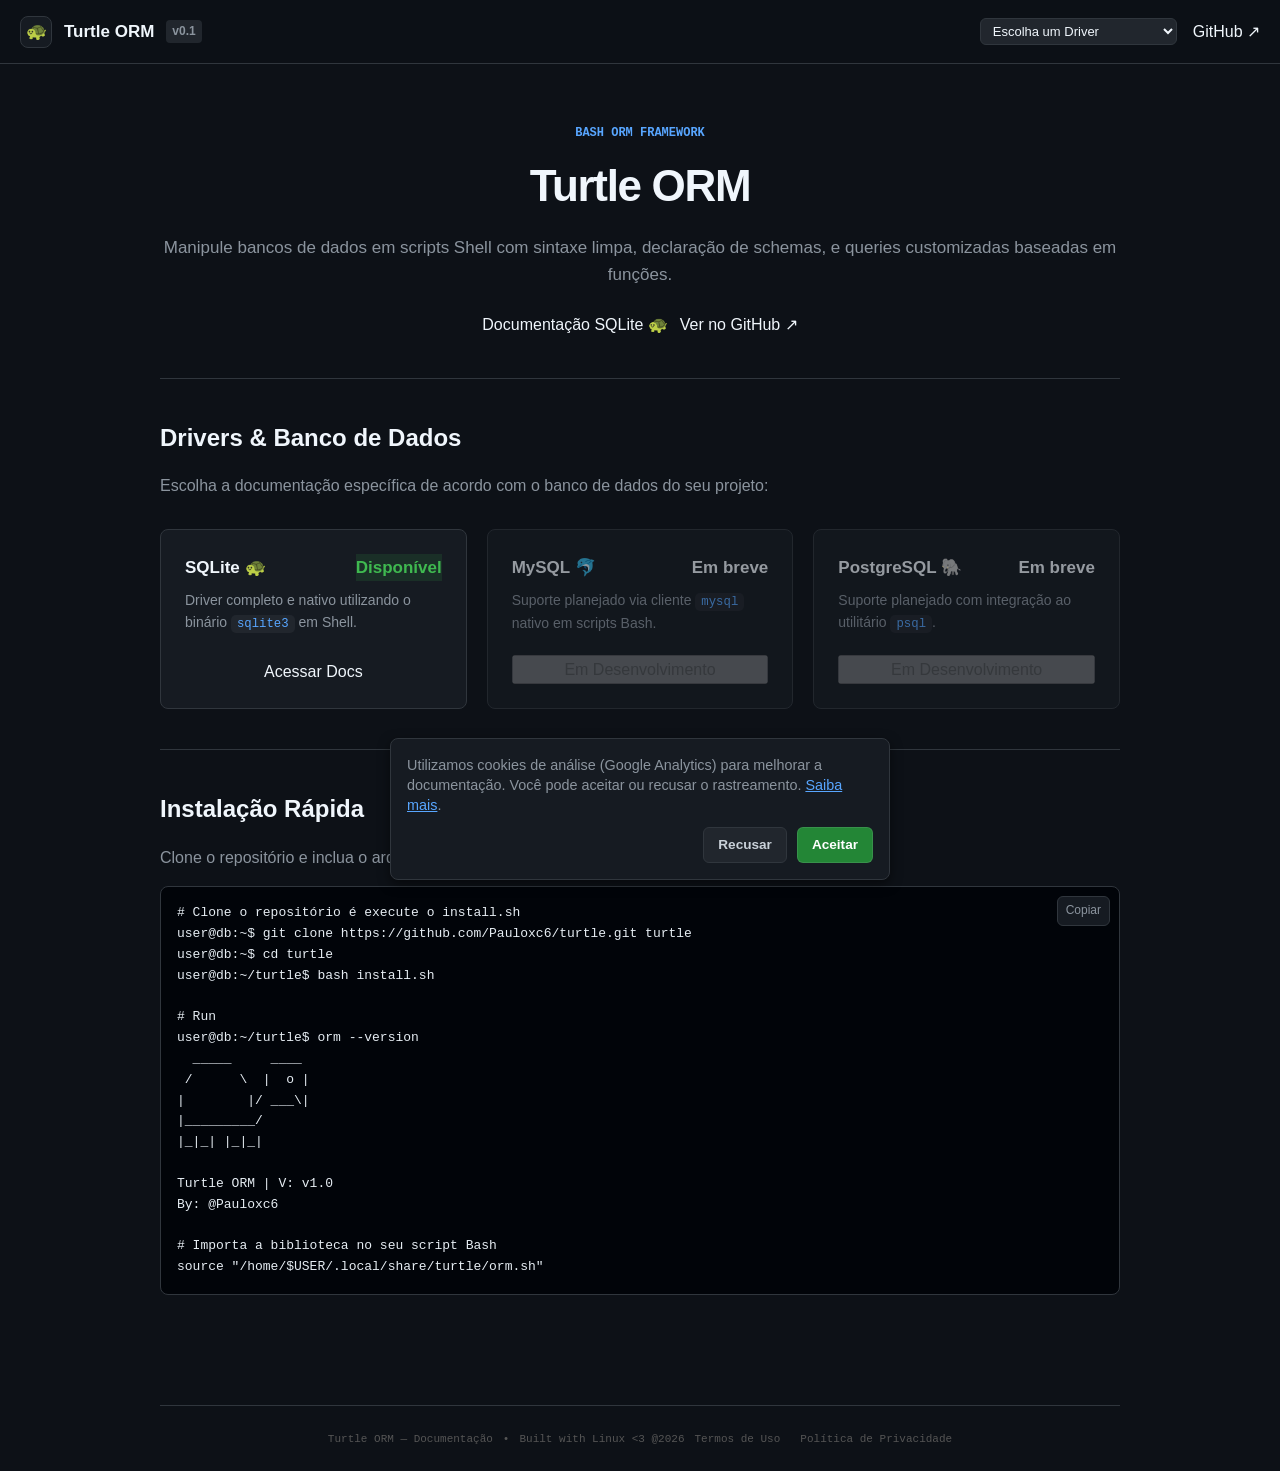
==== website/index.html @ 1efcd68c "sec(docs): adiciona reCAPTCHA e atualiza politicas de privacidade" ====
<!DOCTYPE html>
<html lang="pt-BR">
    <head>
        <meta charset="UTF-8" />
        <meta name="viewport" content="width=device-width, initial-scale=1.0" />

        <title>Turtle ORM — Documentação Oficial</title>

        <meta name="description" content="Um ORM simples, rápido e modular para Bash com suporte a SQLite, MySQL e PostgreSQL." />

        <link rel="stylesheet" href="./assets/style.css" />

        <link rel="icon" type="image/svg+xml" href="./public/favicon.svg" />

        <!-- SEO Principal -->
        <meta name="description" content="Turtle ORM — Um ORM simples, leve e modular em Bash com suporte a SQLite, MySQL e PostgreSQL." />
        <meta name="keywords" content="Turtle ORM, Bash ORM, Shell Script ORM, SQLite Bash, Bash Database, Linux Shell ORM, Paulo Santos" />
        <meta name="author" content="Paulo Santos" />
        <meta name="robots" content="index, follow" />
        <meta name="language" content="pt-BR" />

        <!-- Canonical -->
        <link rel="canonical" href="https://pauloxc6.github.io/turtle/" />

        <!-- Open Graph (Facebook, WhatsApp, LinkedIn, Discord) -->
        <meta property="og:type" content="website" />
        <meta property="og:title" content="Turtle ORM — Documentação Oficial" />
        <meta property="og:description" content="Manipule bancos de dados em scripts Shell com sintaxe limpa, declaração de schemas e queries customizadas." />
        <meta property="og:url" content="https://pauloxc6.github.io/turtle/" />
        <meta property="og:site_name" content="Turtle ORM" />

        <!-- Twitter / X -->
        <meta name="twitter:card" content="summary" />
        <meta name="twitter:title" content="Turtle ORM — Documentação Oficial" />
        <meta name="twitter:description" content="ORM simples, leve e modular desenvolvido em Bash para bancos de dados relacionais." />

        <!-- Tema do Navegador e Mobile -->
        <meta name="theme-color" content="#0d1117" />

        <style>
            /* Estilos específicos para a Landing Page */
            .hero-center {
                text-align: center;
                padding: 60px 0 40px;
            }
            .driver-grid {
                display: grid;
                grid-template-columns: repeat(auto-fit, minmax(250px, 1fr));
                gap: 20px;
                margin-top: 30px;
            }
            .driver-card {
                background: var(--bg-secondary);
                border: 1px solid var(--border);
                border-radius: var(--radius);
                padding: 24px;
                display: flex;
                flex-direction: column;
                justify-content: space-between;
                transition: border-color 0.2s;
            }
            .driver-card:hover {
                border-color: var(--accent);
            }
            .driver-card h3 {
                margin: 0 0 8px;
                display: flex;
                align-items: center;
                justify-content: space-between;
            }
            .driver-card p {
                font-size: 14px;
                margin-bottom: 20px;
            }
            .full-width-content {
                margin-left: 0 !important;
                width: 100% !important;
                max-width: 1000px !important;
                margin: 0 auto;
            }
        </style>
        <script src="https://www.google.com/recaptcha/enterprise.js?render=6LeG4b4tAAAAADa9qIogFwvrLjFD9aWpEhgsRH6J"></script>
    </head>

    <body>
        <!-- Header Topbar -->
        <header>
            <div class="header-inner">
                <div class="brand">
                    <div class="brand-icon">🐢</div>
                    <a href="index.html">Turtle ORM</a>
                    <span class="badge">v0.1</span>
                </div>

                <div class="header-controls">
                    <select class="driver-select" onchange="if(this.value) location = this.value;">
                        <option value="" selected disabled>Escolha um Driver</option>
                        <option value="sqlite/">SQLite 🐢 (v0.1)</option>
                        <option value="mysql/" disabled>MySQL 🐬 (Em breve)</option>
                        <option value="postgres/" disabled>PostgreSQL 🐘 (Em breve)</option>
                    </select>
                    <a href="https://github.com/Pauloxc6/turtle" target="_blank" rel="noopener">GitHub ↗</a>
                </div>
            </div>
        </header>

        <div class="layout">
            <!-- Main Content sem Sidebar para a Landing Page -->
            <main class="content full-width-content">
                <section class="hero-center">
                    <div class="hero-label">BASH ORM FRAMEWORK</div>
                    <h1>Turtle ORM</h1>
                    <p class="lead">Manipule bancos de dados em scripts Shell com sintaxe limpa, declaração de schemas, e queries customizadas baseadas em funções.</p>
                    <div style="display: flex; gap: 12px; justify-content: center">
                        <a href="sqlite/" class="button primary">Documentação SQLite 🐢</a>
                        <a href="https://github.com/Pauloxc6/turtle" target="_blank" rel="noopener" class="button">Ver no GitHub ↗</a>
                    </div>
                </section>

                <!-- Seleção de Drivers -->
                <section id="drivers">
                    <h2>Drivers & Banco de Dados</h2>
                    <p>Escolha a documentação específica de acordo com o banco de dados do seu projeto:</p>

                    <div class="driver-grid">
                        <!-- SQLite -->
                        <div class="driver-card">
                            <div>
                                <h3>
                                    SQLite 🐢
                                    <span class="badge" style="background: rgba(46, 160, 67, 0.15); color: #3fb950">Disponível</span>
                                </h3>
                                <p>
                                    Driver completo e nativo utilizando o binário
                                    <code>sqlite3</code> em Shell.
                                </p>
                            </div>
                            <a href="sqlite/" class="button primary" style="text-align: center; justify-content: center">Acessar Docs</a>
                        </div>

                        <!-- MySQL -->
                        <div class="driver-card" style="opacity: 0.6">
                            <div>
                                <h3>MySQL 🐬 <span class="badge">Em breve</span></h3>
                                <p>Suporte planejado via cliente <code>mysql</code> nativo em scripts Bash.</p>
                            </div>
                            <button class="button" disabled style="width: 100%; cursor: not-allowed">Em Desenvolvimento</button>
                        </div>

                        <!-- PostgreSQL -->
                        <div class="driver-card" style="opacity: 0.6">
                            <div>
                                <h3>PostgreSQL 🐘 <span class="badge">Em breve</span></h3>
                                <p>
                                    Suporte planejado com integração ao utilitário
                                    <code>psql</code>.
                                </p>
                            </div>
                            <button class="button" disabled style="width: 100%; cursor: not-allowed">Em Desenvolvimento</button>
                        </div>
                    </div>
                </section>

                <!-- Instalação Rápida -->
                <section id="installation">
                    <h2>Instalação Rápida</h2>
                    <p>Clone o repositório e inclua o arquivo principal no seu script Shell:</p>
                    <div class="code-wrapper">
                        <button class="copy-button">Copiar</button>
                        <pre><code># Clone o repositório é execute o install.sh
user@db:~$ git clone https://github.com/Pauloxc6/turtle.git turtle
user@db:~$ cd turtle
user@db:~/turtle$ bash install.sh

# Run
user@db:~/turtle$ orm --version
  _____     ____
 /      \  |  o | 
|        |/ ___\| 
|_________/     
|_|_| |_|_|

Turtle ORM | V: v1.0
By: @Pauloxc6

# Importa a biblioteca no seu script Bash
source "/home/$USER/.local/share/turtle/orm.sh"</code></pre>
                    </div>
                </section>

                <!-- Banner de Consentimento de Cookies -->
                <div id="cookie-banner" class="cookie-banner" style="display: none">
                    <div class="cookie-content">
                        <p>
                            Utilizamos cookies de análise (Google Analytics) para melhorar a documentação. Você pode aceitar ou recusar o rastreamento.
                            <a href="./privacidade.html">Saiba mais</a>.
                        </p>
                        <div class="cookie-buttons">
                            <button id="cookie-reject" class="btn-cookie btn-reject">Recusar</button>
                            <button id="cookie-accept" class="btn-cookie btn-accept">Aceitar</button>
                        </div>
                    </div>
                </div>

                <footer>
                    <span>Turtle ORM — Documentação</span>
                    <span>•</span>
                    <span>Built with Linux &lt;3 @2026</span>

                    <div class="footer-links">
                        <a href="./termos.html">Termos de Uso</a>
                        <a href="./privacidade.html">Política de Privacidade</a>
                    </div>
                </footer>
            </main>
        </div>

        <!-- Main Script-->
        <script src="./assets/script.js"></script>
        <script src="./assets/cookies.js"></script>
</html>
---- website/assets/style.css ----
:root {
    --bg: #0d1117;
    --bg-secondary: #161b22;
    --bg-tertiary: #21262d;
    --border: #30363d;
    --text: #f0f6fc;
    --text-secondary: #8b949e;
    --accent: #58a6ff;
    --accent-hover: #79c0ff;
    --code-bg: #010409;
    --sidebar-width: 270px;
    --header-height: 64px;
    --radius: 8px;
}

* {
    box-sizing: border-box;
    margin: 0;
    padding: 0;
}

html {
    scroll-behavior: smooth;
    scroll-padding-top: 80px;
}

body {
    background: var(--bg);
    color: var(--text);
    font-family: -apple-system, BlinkMacSystemFont, "Segoe UI", Helvetica, Arial, sans-serif;
    line-height: 1.6;
    overflow-x: hidden;
}

a {
    color: inherit;
    text-decoration: none;
}

button,
input,
select {
    font: inherit;
}

/* ================================
   HEADER & DRIVER SELECTOR
================================ */

header {
    position: fixed;
    top: 0;
    left: 0;
    width: 100%;
    height: var(--header-height);
    z-index: 1000;
    display: flex;
    align-items: center;
    border-bottom: 1px solid var(--border);
    background: rgba(13, 17, 23, 0.95);
    backdrop-filter: blur(12px);
}

.header-inner {
    width: 100%;
    max-width: 1400px;
    margin: 0 auto;
    padding: 0 20px;
    display: flex;
    align-items: center;
    justify-content: space-between;
}

.brand {
    display: flex;
    align-items: center;
    gap: 12px;
    font-size: 17px;
    font-weight: 600;
}

.brand-icon {
    width: 32px;
    height: 32px;
    display: grid;
    place-items: center;
    border: 1px solid var(--border);
    border-radius: 8px;
    background: var(--bg-secondary);
}

.brand .badge {
    color: var(--text-secondary);
    font-size: 12px;
    background: var(--bg-tertiary);
    padding: 2px 6px;
    border-radius: 4px;
}

.header-controls {
    display: flex;
    align-items: center;
    gap: 16px;
}

.driver-select {
    background: var(--bg-tertiary);
    color: var(--text);
    border: 1px solid var(--border);
    padding: 4px 8px;
    border-radius: 6px;
    outline: none;
    cursor: pointer;
    font-size: 13px;
}

.menu-button {
    display: none;
    padding: 6px 10px;
    border: 1px solid var(--border);
    border-radius: 6px;
    background: var(--bg-secondary);
    color: var(--text);
    cursor: pointer;
}

/* ================================
   SIDEBAR & OVERLAY
================================ */

.sidebar-overlay {
    display: none;
    position: fixed;
    inset: 0;
    background: rgba(0, 0, 0, 0.6);
    backdrop-filter: blur(4px);
    z-index: 1050;
    opacity: 0;
    transition: opacity 0.25s ease;
}

.sidebar-overlay.visible {
    display: block;
    opacity: 1;
}

aside.sidebar {
    position: fixed;
    top: var(--header-height);
    left: 0;
    bottom: 0;
    width: var(--sidebar-width);
    overflow-y: auto;
    border-right: 1px solid var(--border);
    background: var(--bg);
    padding: 20px 16px;
    z-index: 1100;
    transition: transform 0.25s ease-in-out;
}

.sidebar-header {
    display: none;
    justify-content: space-between;
    align-items: center;
    margin-bottom: 16px;
    padding-bottom: 8px;
    border-bottom: 1px solid var(--border);
}

.close-sidebar-button {
    background: none;
    border: none;
    color: var(--text-secondary);
    font-size: 18px;
    cursor: pointer;
}

.sidebar-title {
    display: block;
    margin: 16px 0 6px;
    color: var(--text-secondary);
    font-size: 11px;
    font-weight: 700;
    letter-spacing: 0.08em;
    text-transform: uppercase;
}

.nav-group:first-child .sidebar-title {
    margin-top: 0;
}

.sidebar nav a {
    padding: 6px 10px;
    border-radius: 6px;
    color: var(--text-secondary);
    font-size: 14px;
    display: block;
    transition: background 0.15s, color 0.15s;
}

.sidebar nav a:hover {
    background: var(--bg-secondary);
    color: var(--text);
}

.sidebar nav a.active {
    border-left: 2px solid var(--accent);
    background: var(--bg-secondary);
    color: var(--accent);
    font-weight: 600;
}

/* SEARCH */
.search {
    position: relative;
    margin-bottom: 16px;
}

.search input {
    width: 100%;
    padding: 8px 12px;
    border: 1px solid var(--border);
    border-radius: 7px;
    outline: none;
    background: var(--bg-secondary);
    color: var(--text);
    font-size: 13px;
}

.search input:focus {
    border-color: var(--accent);
}

.search-results {
    display: none;
    position: absolute;
    top: 100%;
    left: 0;
    right: 0;
    margin-top: 6px;
    max-height: 220px;
    overflow-y: auto;
    border: 1px solid var(--border);
    border-radius: 7px;
    background: var(--bg-secondary);
    z-index: 20;
    box-shadow: 0 8px 24px rgba(0, 0, 0, 0.4);
}

.search-result {
    display: block;
    padding: 8px 12px;
    border-bottom: 1px solid var(--border);
    font-size: 13px;
    color: var(--text-secondary);
}

.search-result:last-child {
    border-bottom: none;
}

.search-result:hover {
    background: var(--bg-tertiary);
    color: var(--text);
}

/* ================================
   MAIN CONTENT
================================ */

main.content {
    margin-left: var(--sidebar-width);
    padding-top: var(--header-height);
    width: calc(100% - var(--sidebar-width));
    max-width: 960px;
    padding-left: 32px;
    padding-right: 32px;
    box-sizing: border-box;
}

/* Correção de centralização para páginas sem sidebar (Landing Page) */
/* Centralização total para páginas sem sidebar */
main.content.full-width-content {
    margin-left: auto !important;
    margin-right: auto !important;
    width: 100%;
    max-width: 1000px;
    padding-left: 20px;
    padding-right: 20px;

    /* Centralização vertical do bloco principal na tela */
    min-height: calc(100vh - var(--header-height));
    display: flex;
    flex-direction: column;
    justify-content: center;
}

/* Garante que os cards e seções fiquem centralizados */
.hero-center {
    text-align: center;
}

.driver-grid {
    justify-content: center;
}

.hero-label {
    margin-bottom: 8px;
    color: var(--accent);
    font-family: monospace;
    font-size: 12px;
    font-weight: bold;
}

h1 {
    font-size: clamp(32px, 5vw, 44px);
    letter-spacing: -0.03em;
    margin-bottom: 12px;
}

.lead {
    font-size: 17px;
    color: var(--text-secondary);
    margin-bottom: 24px;
}

section {
    padding: 40px 0;
    border-bottom: 1px solid var(--border);
}

#complete-example,
#installation,
#section-terms,
#section-privacy {
    border-bottom: none;
}

section:last-child {
    border-bottom: none;
}

h2 {
    margin-bottom: 16px;
    font-size: 24px;
}

h3 {
    margin: 20px 0 10px;
    font-size: 17px;
}

p {
    margin-bottom: 16px;
    color: var(--text-secondary);
}

code:not(pre code) {
    padding: 2px 6px;
    border-radius: 5px;
    background: var(--bg-tertiary);
    color: var(--accent);
    font-family: monospace;
    font-size: 0.88em;
}

/* CODE & TABLES */
.code-wrapper {
    position: relative;
    margin: 16px 0 20px;
    max-width: 100%;
}

pre {
    overflow-x: auto;
    padding: 16px;
    border: 1px solid var(--border);
    border-radius: var(--radius);
    background: var(--code-bg);
    color: #e6edf3;
    font-family: "SFMono-Regular", Consolas, monospace;
    font-size: 13px;
    line-height: 1.6;
}

.copy-button {
    position: absolute;
    top: 10px;
    right: 10px;
    padding: 4px 8px;
    border: 1px solid var(--border);
    border-radius: 6px;
    background: var(--bg-secondary);
    color: var(--text-secondary);
    font-size: 12px;
    cursor: pointer;
}

.copy-button:hover {
    border-color: var(--accent);
    color: var(--text);
}

.table-wrapper {
    overflow-x: auto;
    margin: 20px 0;
}

table {
    width: 100%;
    border-collapse: collapse;
    font-size: 13px;
    min-width: 500px;
}

th,
td {
    padding: 10px 12px;
    border: 1px solid var(--border);
    text-align: left;
}

th {
    background: var(--bg-secondary);
}

td {
    color: var(--text-secondary);
}

/* FOOTER */
footer {
    margin-top: 40px;
    padding: 24px 0;
    border-top: 1px solid var(--border);
    color: var(--text-secondary);
    font-size: 13px;
    display: flex;
    justify-content: space-between;
}

footer a {
    color: var(--accent);
}

/* RESPONSIVE */
@media (max-width: 900px) {
    .menu-button {
        display: block;
    }

    aside.sidebar {
        top: 0;
        transform: translateX(-100%);
        width: 280px;
        height: 100vh;
        box-shadow: 4px 0 24px rgba(0, 0, 0, 0.5);
    }

    aside.sidebar.open {
        transform: translateX(0);
    }

    .sidebar-header {
        display: flex;
    }

    main.content {
        margin-left: 0;
        width: 100%;
        padding-left: 20px;
        padding-right: 20px;
    }

    footer {
        flex-direction: column;
        gap: 8px;
        text-align: center;
    }
}

/* ================================
   FOOTER
================================ */

footer {
    display: flex;

    justify-content: center;

    gap: 10px;

    width: 100%;

    margin-top: 50px;
    padding-top: 25px;

    border-top: 1px solid var(--border);

    color: #555;

    font-family: "Courier New", monospace;

    font-size: 11px;
}

.footer-main {
    display: flex;

    justify-content: center;
    align-items: center;

    gap: 10px;

    margin-bottom: 15px;
}

.footer-main span:first-child {
    color: var(--green);
}

.footer-links {
    display: flex;

    justify-content: center;

    gap: 20px;
}

.footer-links a {
    color: #555;

    text-decoration: none;

    transition: color 0.2s ease;
}

.footer-links a:hover {
    color: var(--green);
}

/* Banner de Consentimento de Cookies */
.cookie-banner {
    position: fixed;
    bottom: 20px;
    right: 20px;
    left: 20px;
    max-width: 500px;
    margin: 0 auto;
    background-color: #161b22;
    border: 1px solid #30363d;
    border-radius: 8px;
    padding: 16px;
    box-shadow: 0 4px 12px rgba(0, 0, 0, 0.5);
    z-index: 9999;
    font-size: 0.9rem;
    color: #c9d1d9;
}

.cookie-content p {
    margin: 0 0 12px 0;
    line-height: 1.4;
}

.cookie-content a {
    color: #58a6ff;
    text-decoration: underline;
}

.cookie-buttons {
    display: flex;
    justify-content: flex-end;
    gap: 10px;
}

.btn-cookie {
    padding: 6px 14px;
    border-radius: 6px;
    font-size: 0.85rem;
    cursor: pointer;
    border: 1px solid transparent;
    font-weight: 600;
}

.btn-accept {
    background-color: #238636;
    color: #ffffff;
    border-color: rgba(240, 246, 252, 0.1);
}

.btn-accept:hover {
    background-color: #2ea043;
}

.btn-reject {
    background-color: #21262d;
    color: #c9d1d9;
    border-color: #30363d;
}

.btn-reject:hover {
    background-color: #30363d;
}
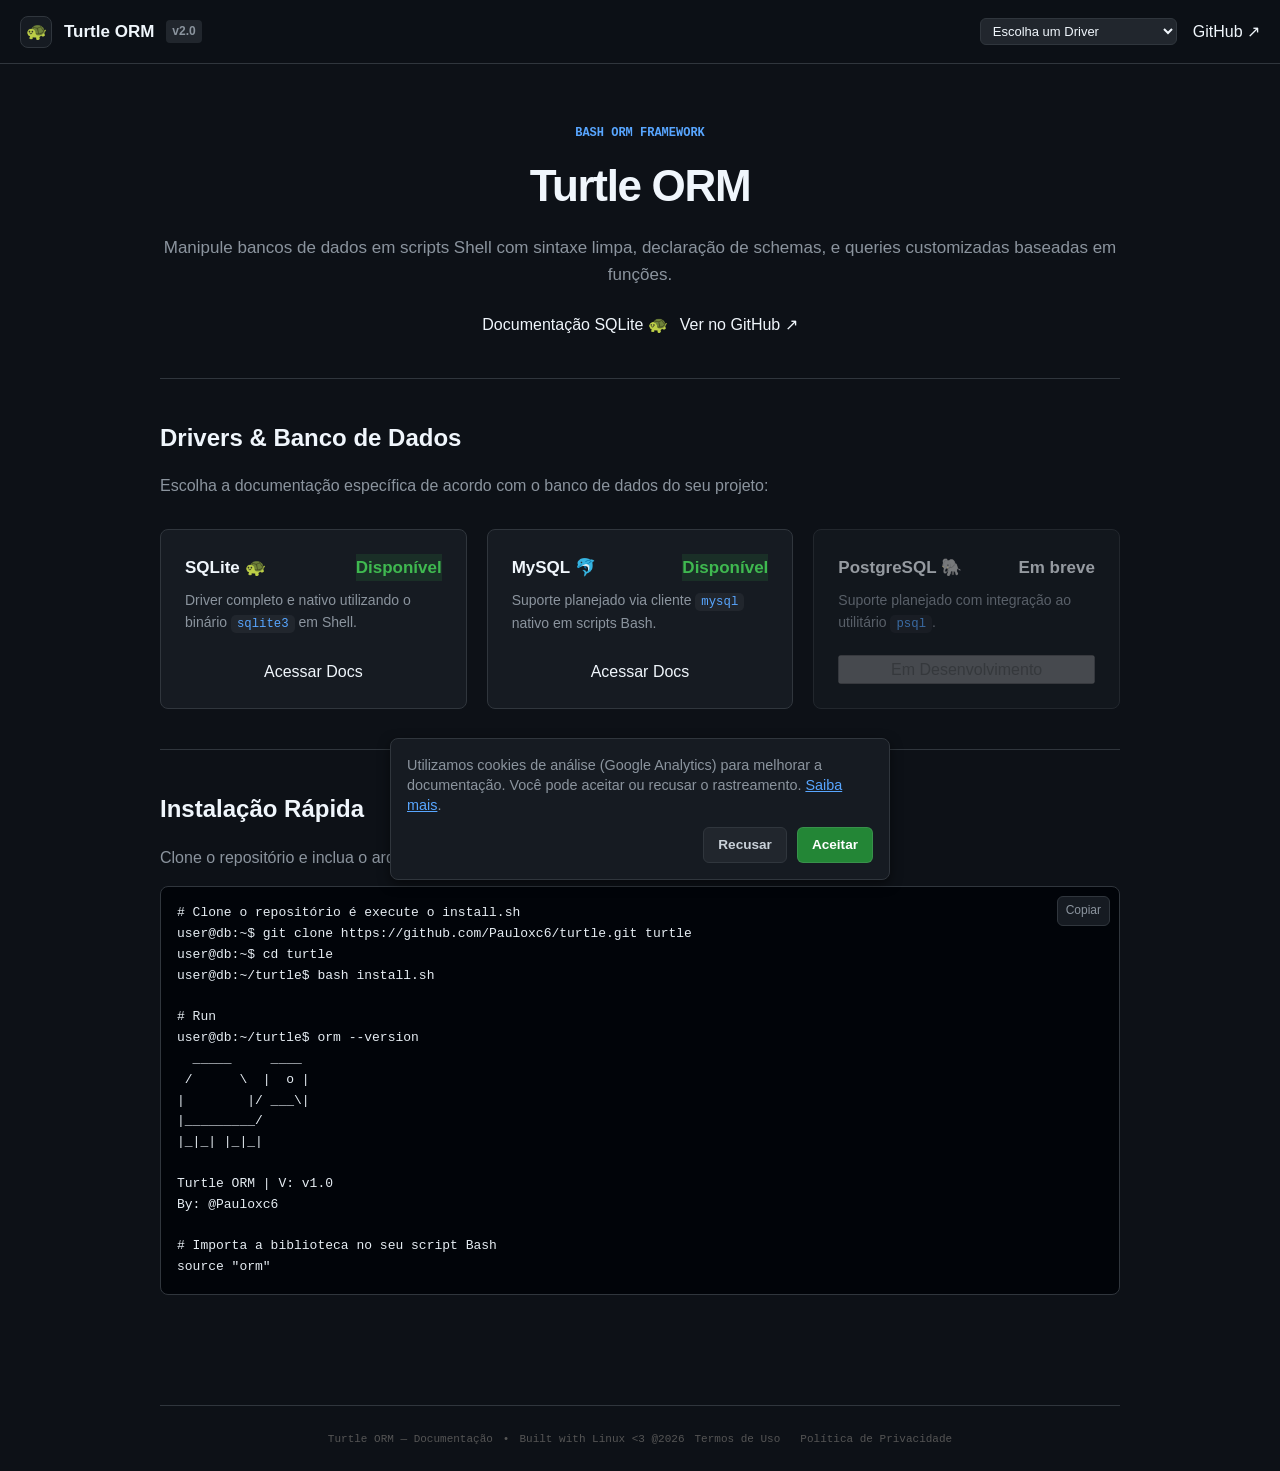
==== commit afad8540: "docs: atualiza documentacao para a versao v2.0" ====
--- a/website/index.html
+++ b/website/index.html
@@ -36,6 +36,8 @@
 
         <!-- Tema do Navegador e Mobile -->
         <meta name="theme-color" content="#0d1117" />
+
+        <meta name="google-site-verification" content="4TesxMmXluCwUjHKPe9U7j2RnFxDIzU1coJkvRM0OYo" />
 
         <style>
             /* Estilos específicos para a Landing Page */
@@ -79,7 +81,23 @@
                 margin: 0 auto;
             }
         </style>
+
         <script src="https://www.google.com/recaptcha/enterprise.js?render=6LeG4b4tAAAAADa9qIogFwvrLjFD9aWpEhgsRH6J"></script>
+
+        <!-- Google Tag Manager -->
+        <script>
+            (function (w, d, s, l, i) {
+                w[l] = w[l] || [];
+                w[l].push({ "gtm.start": new Date().getTime(), event: "gtm.js" });
+                var f = d.getElementsByTagName(s)[0],
+                    j = d.createElement(s),
+                    dl = l != "dataLayer" ? "&l=" + l : "";
+                j.async = true;
+                j.src = "https://www.googletagmanager.com/gtm.js?id=" + i + dl;
+                f.parentNode.insertBefore(j, f);
+            })(window, document, "script", "dataLayer", "GTM-M9ZHT7QP");
+        </script>
+        <!-- End Google Tag Manager -->
     </head>
 
     <body>
@@ -89,14 +107,14 @@
                 <div class="brand">
                     <div class="brand-icon">🐢</div>
                     <a href="index.html">Turtle ORM</a>
-                    <span class="badge">v0.1</span>
+                    <span class="badge">v2.0</span>
                 </div>
 
                 <div class="header-controls">
                     <select class="driver-select" onchange="if(this.value) location = this.value;">
                         <option value="" selected disabled>Escolha um Driver</option>
-                        <option value="sqlite/">SQLite 🐢 (v0.1)</option>
-                        <option value="mysql/" disabled>MySQL 🐬 (Em breve)</option>
+                        <option value="sqlite/">SQLite 🐢 (v2.0)</option>
+                        <option value="mysql/">MySQL 🐬 (v2.0)</option>
                         <option value="postgres/" disabled>PostgreSQL 🐘 (Em breve)</option>
                     </select>
                     <a href="https://github.com/Pauloxc6/turtle" target="_blank" rel="noopener">GitHub ↗</a>
@@ -139,12 +157,15 @@
                         </div>
 
                         <!-- MySQL -->
-                        <div class="driver-card" style="opacity: 0.6">
+                        <div class="driver-card">
                             <div>
-                                <h3>MySQL 🐬 <span class="badge">Em breve</span></h3>
+                                <h3>
+                                    MySQL 🐬
+                                    <span class="badge" style="background: rgba(46, 160, 67, 0.15); color: #3fb950">Disponível</span>
+                                </h3>
                                 <p>Suporte planejado via cliente <code>mysql</code> nativo em scripts Bash.</p>
                             </div>
-                            <button class="button" disabled style="width: 100%; cursor: not-allowed">Em Desenvolvimento</button>
+                            <a href="mysql/" class="button primary" style="text-align: center; justify-content: center">Acessar Docs</a>
                         </div>
 
                         <!-- PostgreSQL -->
@@ -184,7 +205,7 @@
 By: @Pauloxc6
 
 # Importa a biblioteca no seu script Bash
-source "/home/$USER/.local/share/turtle/orm.sh"</code></pre>
+source "orm"</code></pre>
                     </div>
                 </section>
 
@@ -218,4 +239,9 @@
         <!-- Main Script-->
         <script src="./assets/script.js"></script>
         <script src="./assets/cookies.js"></script>
+
+        <!-- Google Tag Manager (noscript) -->
+        <noscript><iframe src="https://www.googletagmanager.com/ns.html?id=GTM-M9ZHT7QP" height="0" width="0" style="display: none; visibility: hidden"></iframe></noscript>
+        <!-- End Google Tag Manager (noscript) -->
+    </body>
 </html>
--- a/website/assets/style.css
+++ b/website/assets/style.css
@@ -329,10 +329,10 @@
     border-bottom: 1px solid var(--border);
 }
 
-#complete-example,
 #installation,
 #section-terms,
-#section-privacy {
+#section-privacy,
+#complete-example {
     border-bottom: none;
 }
 
@@ -602,3 +602,25 @@
     background-color: #30363d;
 }
 
+/* ======================== 
+    Listas 
+===========================*/
+.obs {
+    margin-bottom: 16px;
+    color: var(--text-secondary);
+}
+
+ul {
+    list-style: none;
+    padding: 0;
+}
+
+li {
+    margin-bottom: 8px;
+    font-family: sans-serif;
+    font-size: smaller;
+}
+
+strong {
+    color: #0066cc;
+}
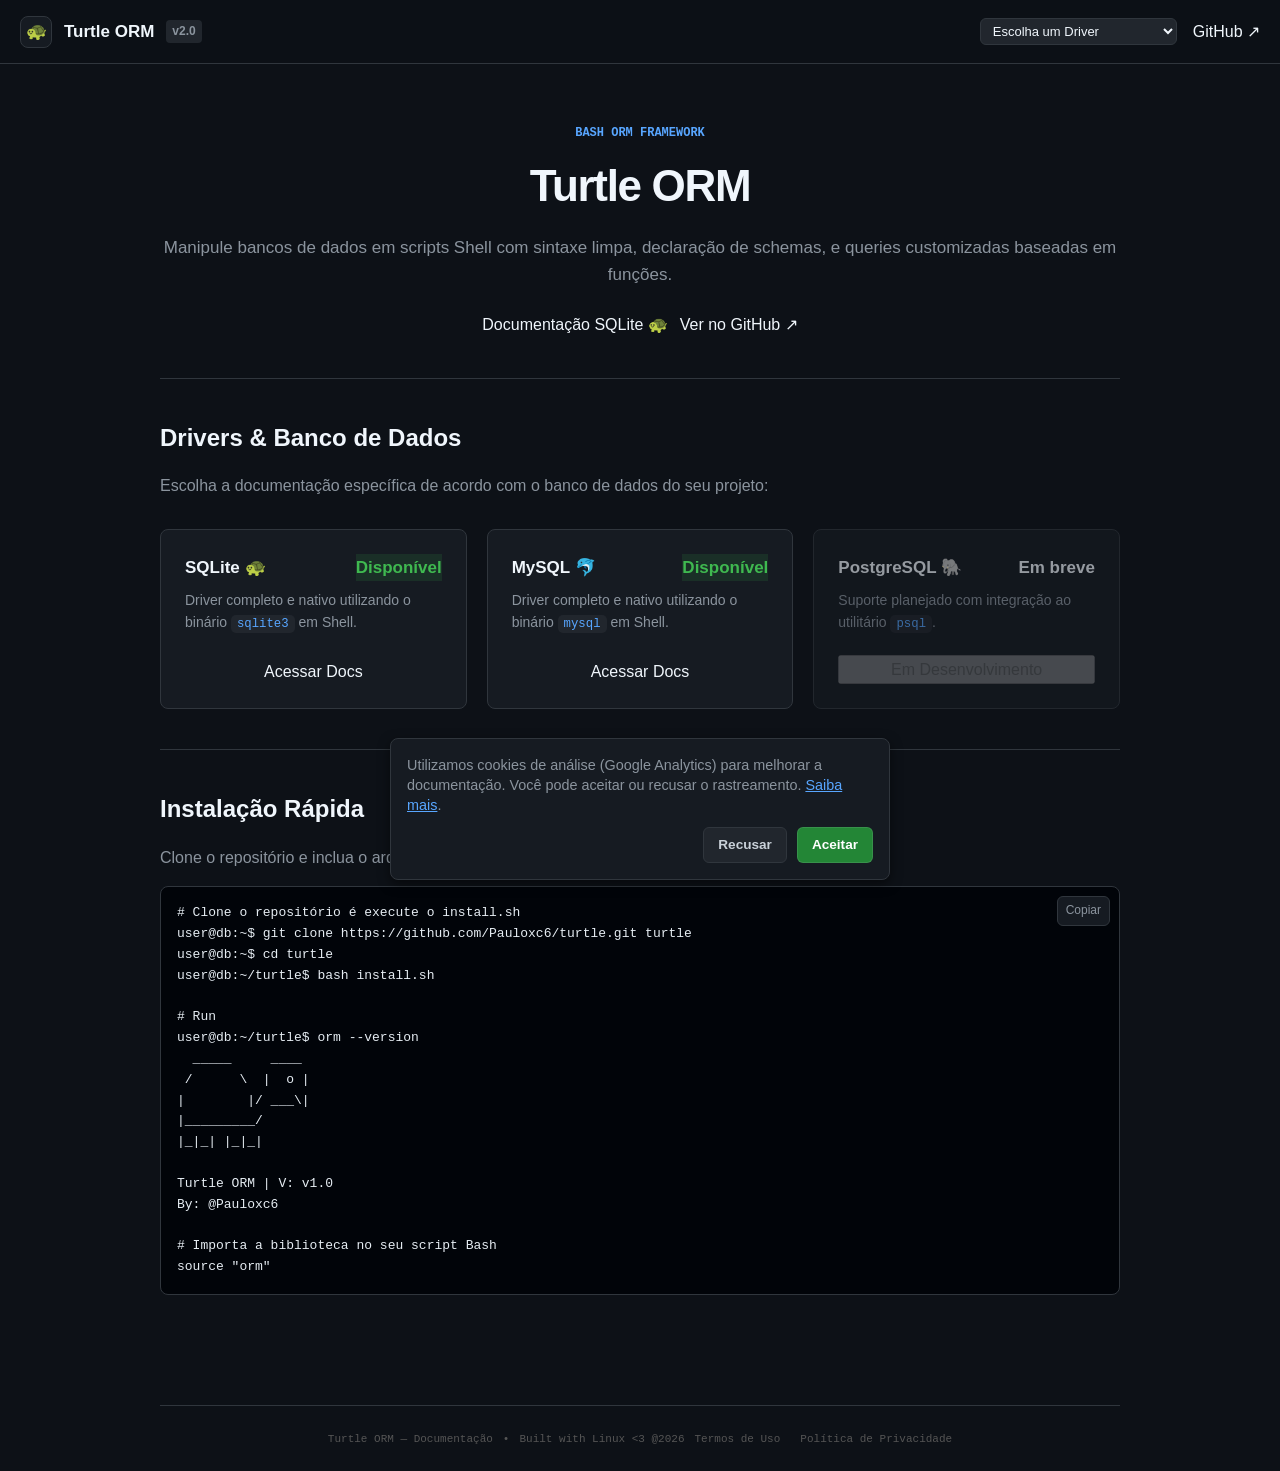
==== commit 3b226a27: "fix: correção do texto do driver" ====
--- a/website/index.html
+++ b/website/index.html
@@ -163,7 +163,7 @@
                                     MySQL 🐬
                                     <span class="badge" style="background: rgba(46, 160, 67, 0.15); color: #3fb950">Disponível</span>
                                 </h3>
-                                <p>Suporte planejado via cliente <code>mysql</code> nativo em scripts Bash.</p>
+                                <p>Driver completo e nativo utilizando o binário <code>mysql</code> em Shell.</p>
                             </div>
                             <a href="mysql/" class="button primary" style="text-align: center; justify-content: center">Acessar Docs</a>
                         </div>
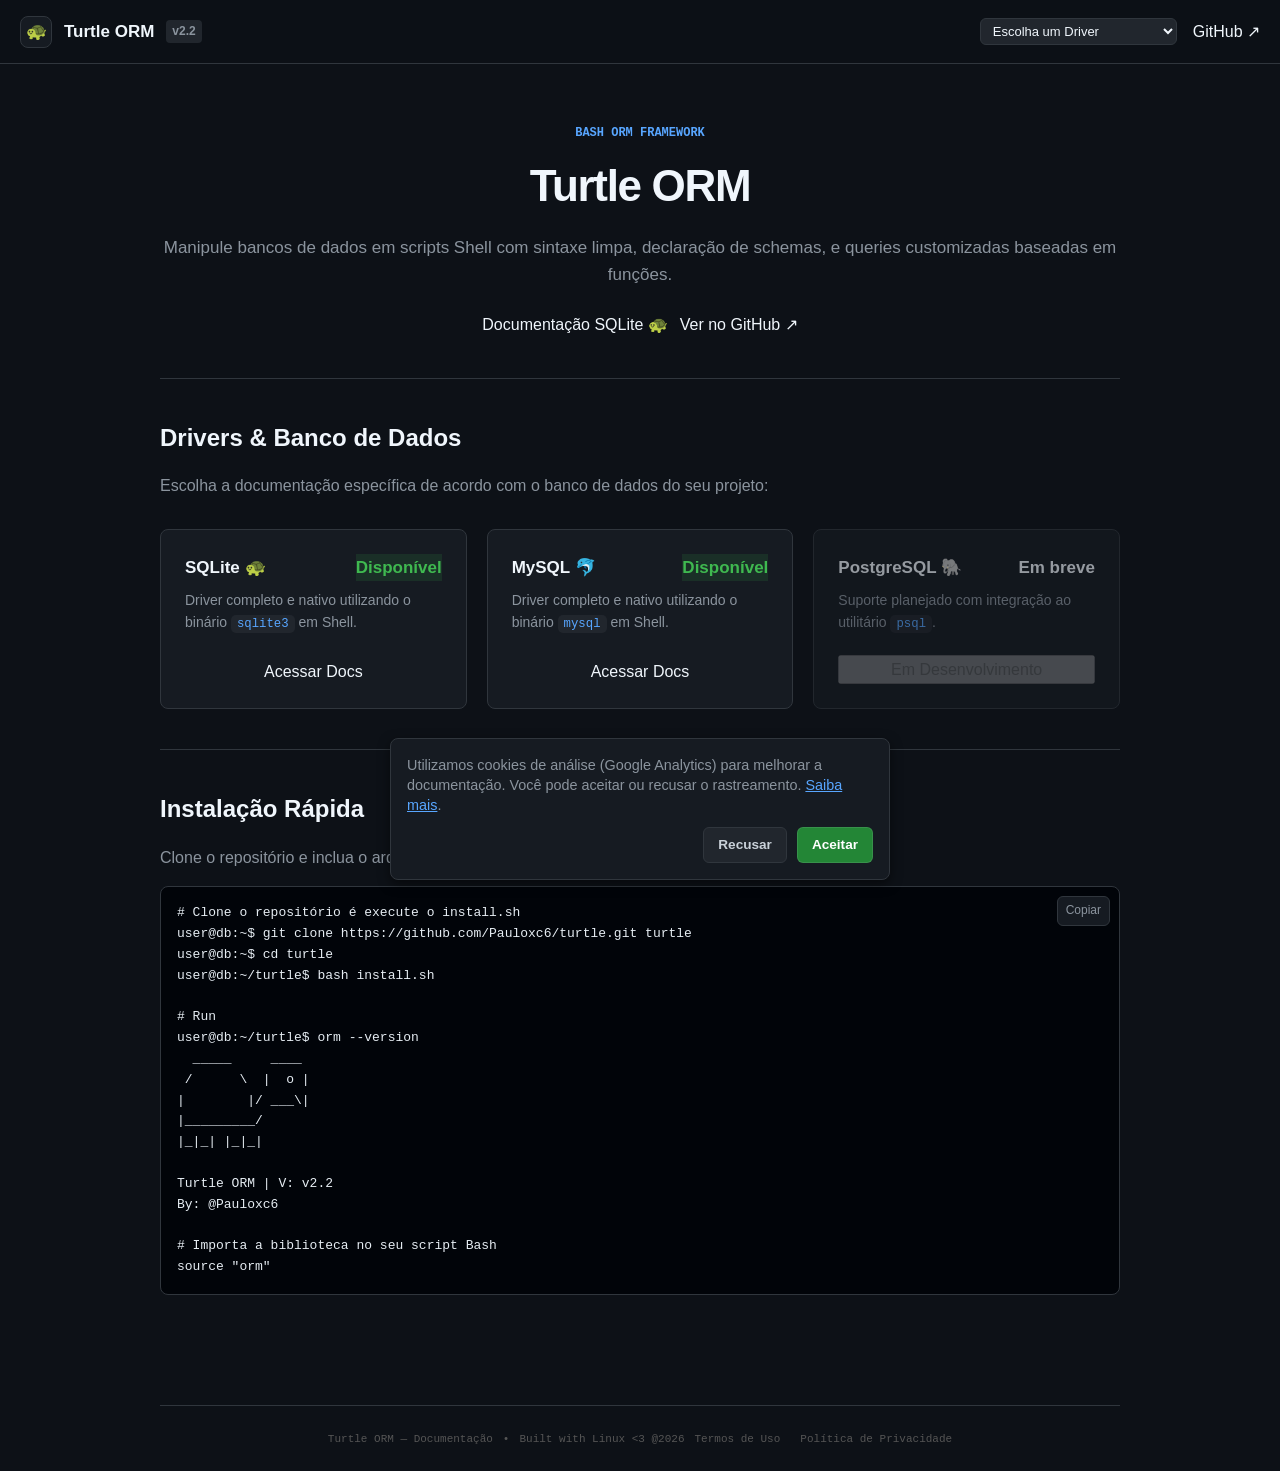
==== commit e03e73e9: "fix: correção da versão em todos os arquivos" ====
--- a/website/index.html
+++ b/website/index.html
@@ -107,7 +107,7 @@
                 <div class="brand">
                     <div class="brand-icon">🐢</div>
                     <a href="index.html">Turtle ORM</a>
-                    <span class="badge">v2.0</span>
+                    <span class="badge">v2.2</span>
                 </div>
 
                 <div class="header-controls">
@@ -201,7 +201,7 @@
 |_________/     
 |_|_| |_|_|
 
-Turtle ORM | V: v1.0
+Turtle ORM | V: v2.2
 By: @Pauloxc6
 
 # Importa a biblioteca no seu script Bash
--- a/website/assets/style.css
+++ b/website/assets/style.css
@@ -332,7 +332,7 @@
 #installation,
 #section-terms,
 #section-privacy,
-#complete-example {
+#dependencies {
     border-bottom: none;
 }
 
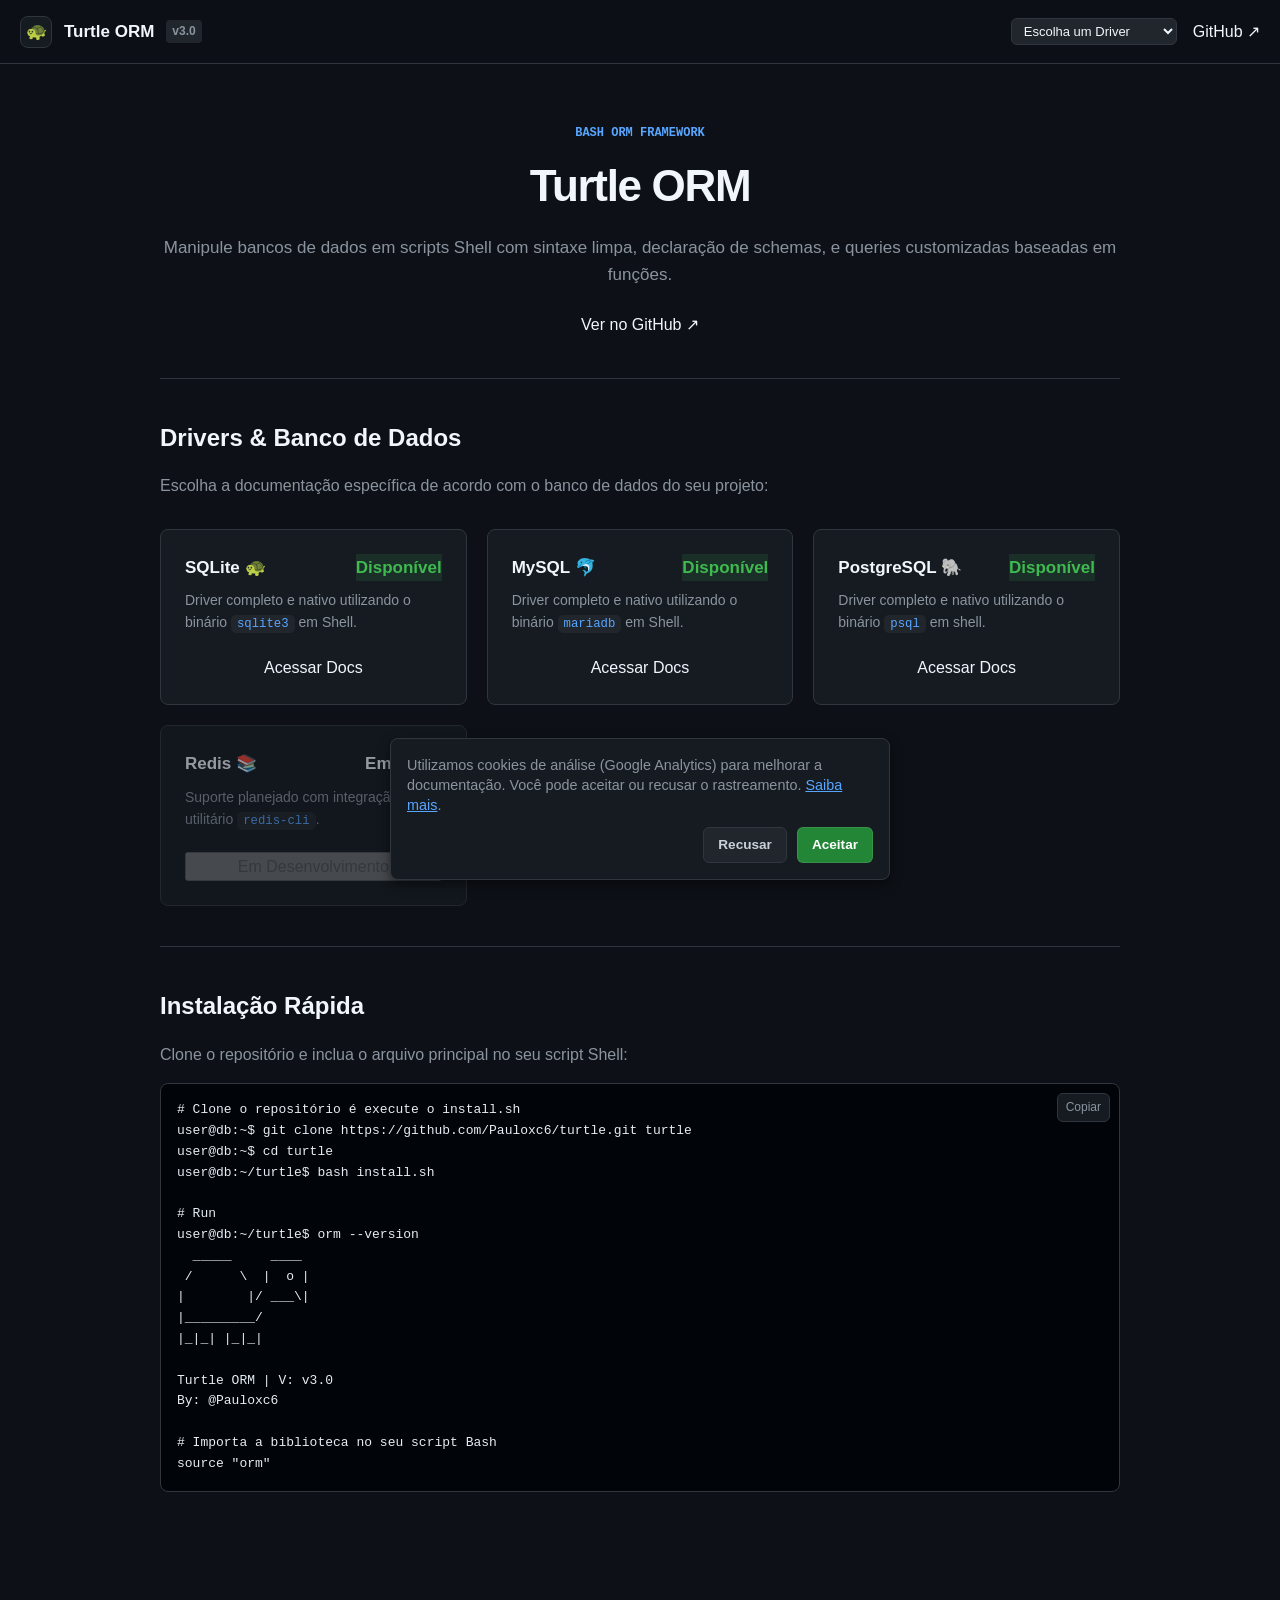
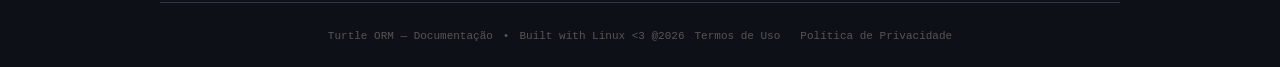
==== commit 2c944aa8: "docs: atualiza a documentação para o driver postgresql" ====
--- a/website/index.html
+++ b/website/index.html
@@ -107,15 +107,16 @@
                 <div class="brand">
                     <div class="brand-icon">🐢</div>
                     <a href="index.html">Turtle ORM</a>
-                    <span class="badge">v2.2</span>
+                    <span class="badge">v3.0</span>
                 </div>
 
                 <div class="header-controls">
                     <select class="driver-select" onchange="if(this.value) location = this.value;">
                         <option value="" selected disabled>Escolha um Driver</option>
-                        <option value="sqlite/">SQLite 🐢 (v2.0)</option>
-                        <option value="mysql/">MySQL 🐬 (v2.0)</option>
-                        <option value="postgres/" disabled>PostgreSQL 🐘 (Em breve)</option>
+                        <option value="sqlite/">SQLite 🐢 (v3.0)</option>
+                        <option value="mysql/">MySQL 🐬 (v3.0)</option>
+                        <option value="postgres/">PostgreSQL 🐘 (v3.0)</option>
+                        <option value="redis/" disabled>Redis 📚️ (Em Breve)</option>
                     </select>
                     <a href="https://github.com/Pauloxc6/turtle" target="_blank" rel="noopener">GitHub ↗</a>
                 </div>
@@ -130,7 +131,6 @@
                     <h1>Turtle ORM</h1>
                     <p class="lead">Manipule bancos de dados em scripts Shell com sintaxe limpa, declaração de schemas, e queries customizadas baseadas em funções.</p>
                     <div style="display: flex; gap: 12px; justify-content: center">
-                        <a href="sqlite/" class="button primary">Documentação SQLite 🐢</a>
                         <a href="https://github.com/Pauloxc6/turtle" target="_blank" rel="noopener" class="button">Ver no GitHub ↗</a>
                     </div>
                 </section>
@@ -163,18 +163,27 @@
                                     MySQL 🐬
                                     <span class="badge" style="background: rgba(46, 160, 67, 0.15); color: #3fb950">Disponível</span>
                                 </h3>
-                                <p>Driver completo e nativo utilizando o binário <code>mysql</code> em Shell.</p>
+                                <p>Driver completo e nativo utilizando o binário <code>mariadb</code> em Shell.</p>
                             </div>
                             <a href="mysql/" class="button primary" style="text-align: center; justify-content: center">Acessar Docs</a>
                         </div>
 
                         <!-- PostgreSQL -->
+                        <div class="driver-card">
+                            <div>
+                                <h3>PostgreSQL 🐘 <span class="badge" style="background: rgba(46, 160, 67, 0.15); color: #3fb950">Disponível</span></h3>
+                                <p>Driver completo e nativo utilizando o binário <code>psql</code> em shell.</p>
+                            </div>
+                            <a href="postgresql/" class="button primary" style="text-align: center; justify-content: center">Acessar Docs</a>
+                        </div>
+
+                        <!-- Redis -->
                         <div class="driver-card" style="opacity: 0.6">
                             <div>
-                                <h3>PostgreSQL 🐘 <span class="badge">Em breve</span></h3>
+                                <h3>Redis 📚️ <span class="badge">Em breve</span></h3>
                                 <p>
                                     Suporte planejado com integração ao utilitário
-                                    <code>psql</code>.
+                                    <code>redis-cli</code>.
                                 </p>
                             </div>
                             <button class="button" disabled style="width: 100%; cursor: not-allowed">Em Desenvolvimento</button>
@@ -201,7 +210,7 @@
 |_________/     
 |_|_| |_|_|
 
-Turtle ORM | V: v2.2
+Turtle ORM | V: v3.0
 By: @Pauloxc6
 
 # Importa a biblioteca no seu script Bash
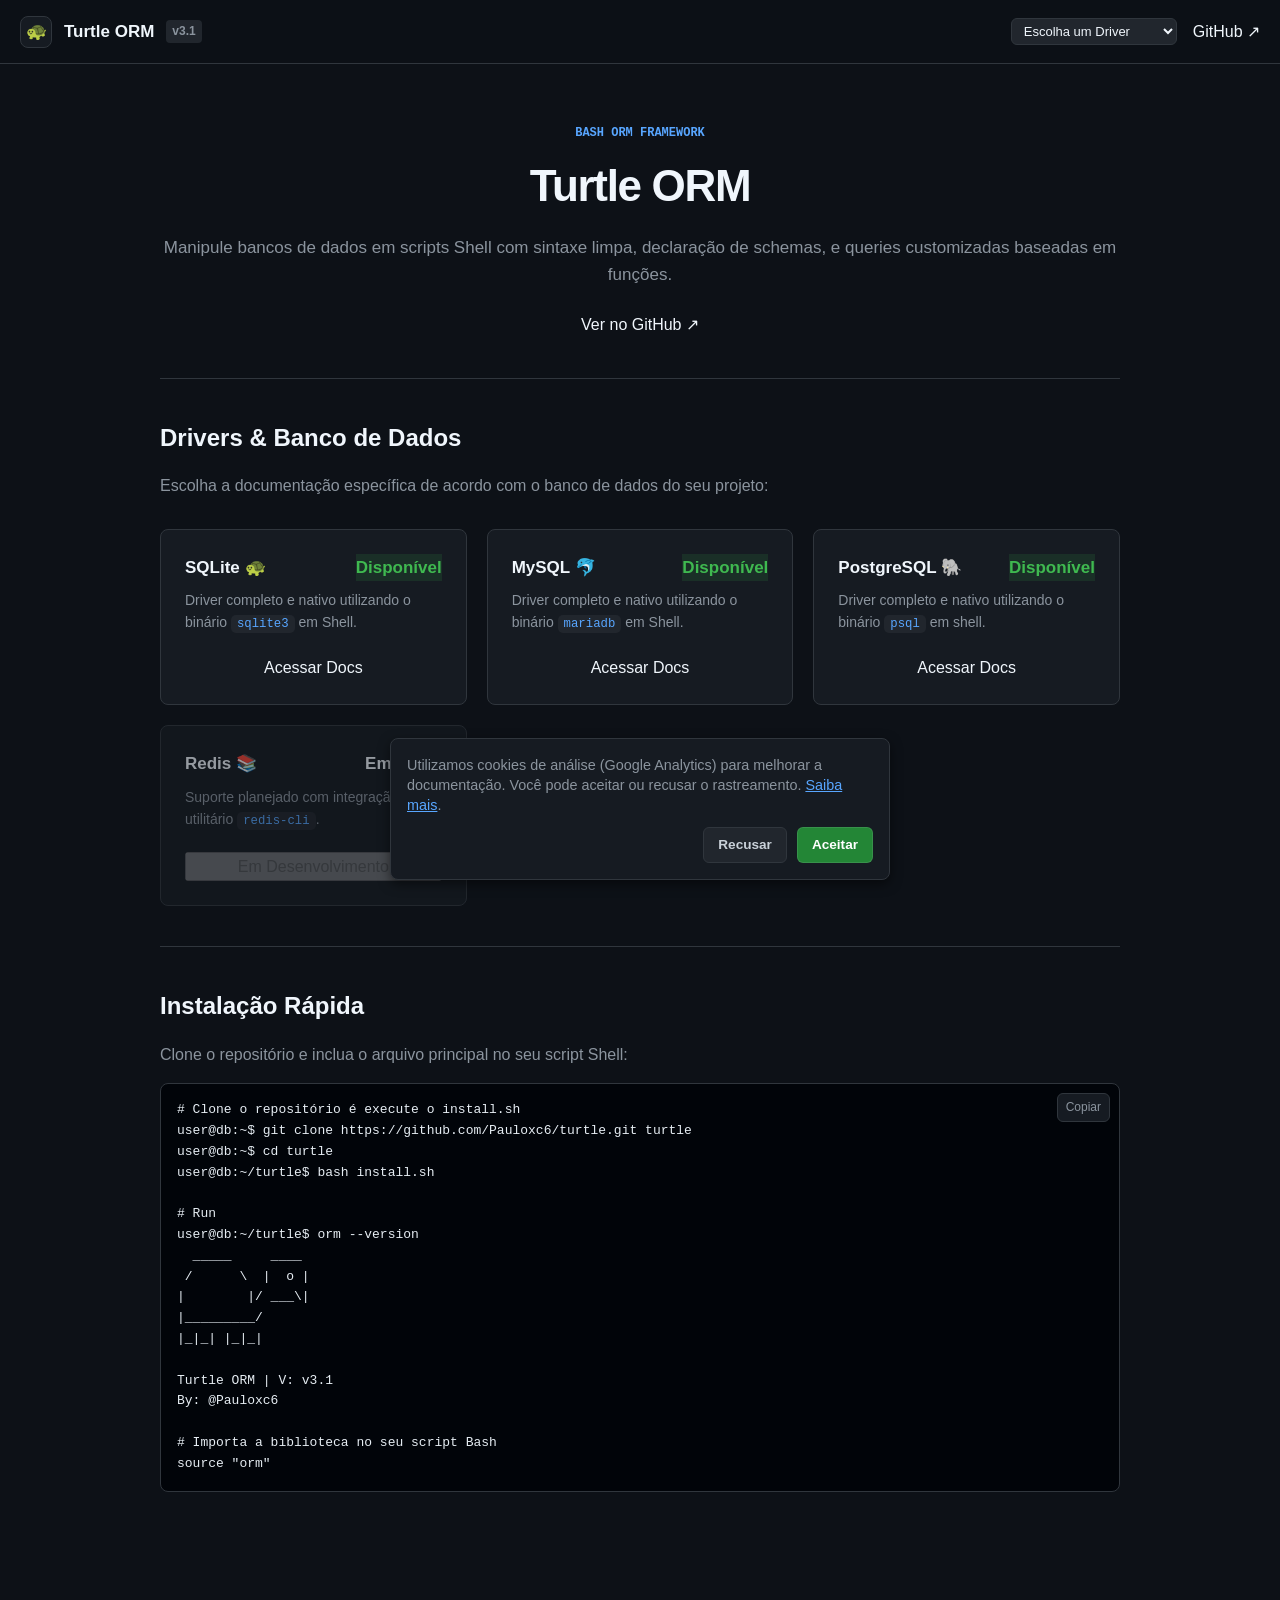
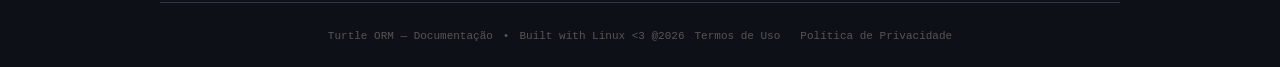
==== commit 5667b2e7: "fix: correção link quebrado e atualização de versão" ====
--- a/website/index.html
+++ b/website/index.html
@@ -107,15 +107,15 @@
                 <div class="brand">
                     <div class="brand-icon">🐢</div>
                     <a href="index.html">Turtle ORM</a>
-                    <span class="badge">v3.0</span>
+                    <span class="badge">v3.1</span>
                 </div>
 
                 <div class="header-controls">
                     <select class="driver-select" onchange="if(this.value) location = this.value;">
                         <option value="" selected disabled>Escolha um Driver</option>
-                        <option value="sqlite/">SQLite 🐢 (v3.0)</option>
-                        <option value="mysql/">MySQL 🐬 (v3.0)</option>
-                        <option value="postgres/">PostgreSQL 🐘 (v3.0)</option>
+                        <option value="sqlite/">SQLite 🐢 (v3.1)</option>
+                        <option value="mysql/">MySQL 🐬 (v3.1)</option>
+                        <option value="postgresql/">PostgreSQL 🐘 (v3.1)</option>
                         <option value="redis/" disabled>Redis 📚️ (Em Breve)</option>
                     </select>
                     <a href="https://github.com/Pauloxc6/turtle" target="_blank" rel="noopener">GitHub ↗</a>
@@ -210,7 +210,7 @@
 |_________/     
 |_|_| |_|_|
 
-Turtle ORM | V: v3.0
+Turtle ORM | V: v3.1
 By: @Pauloxc6
 
 # Importa a biblioteca no seu script Bash
